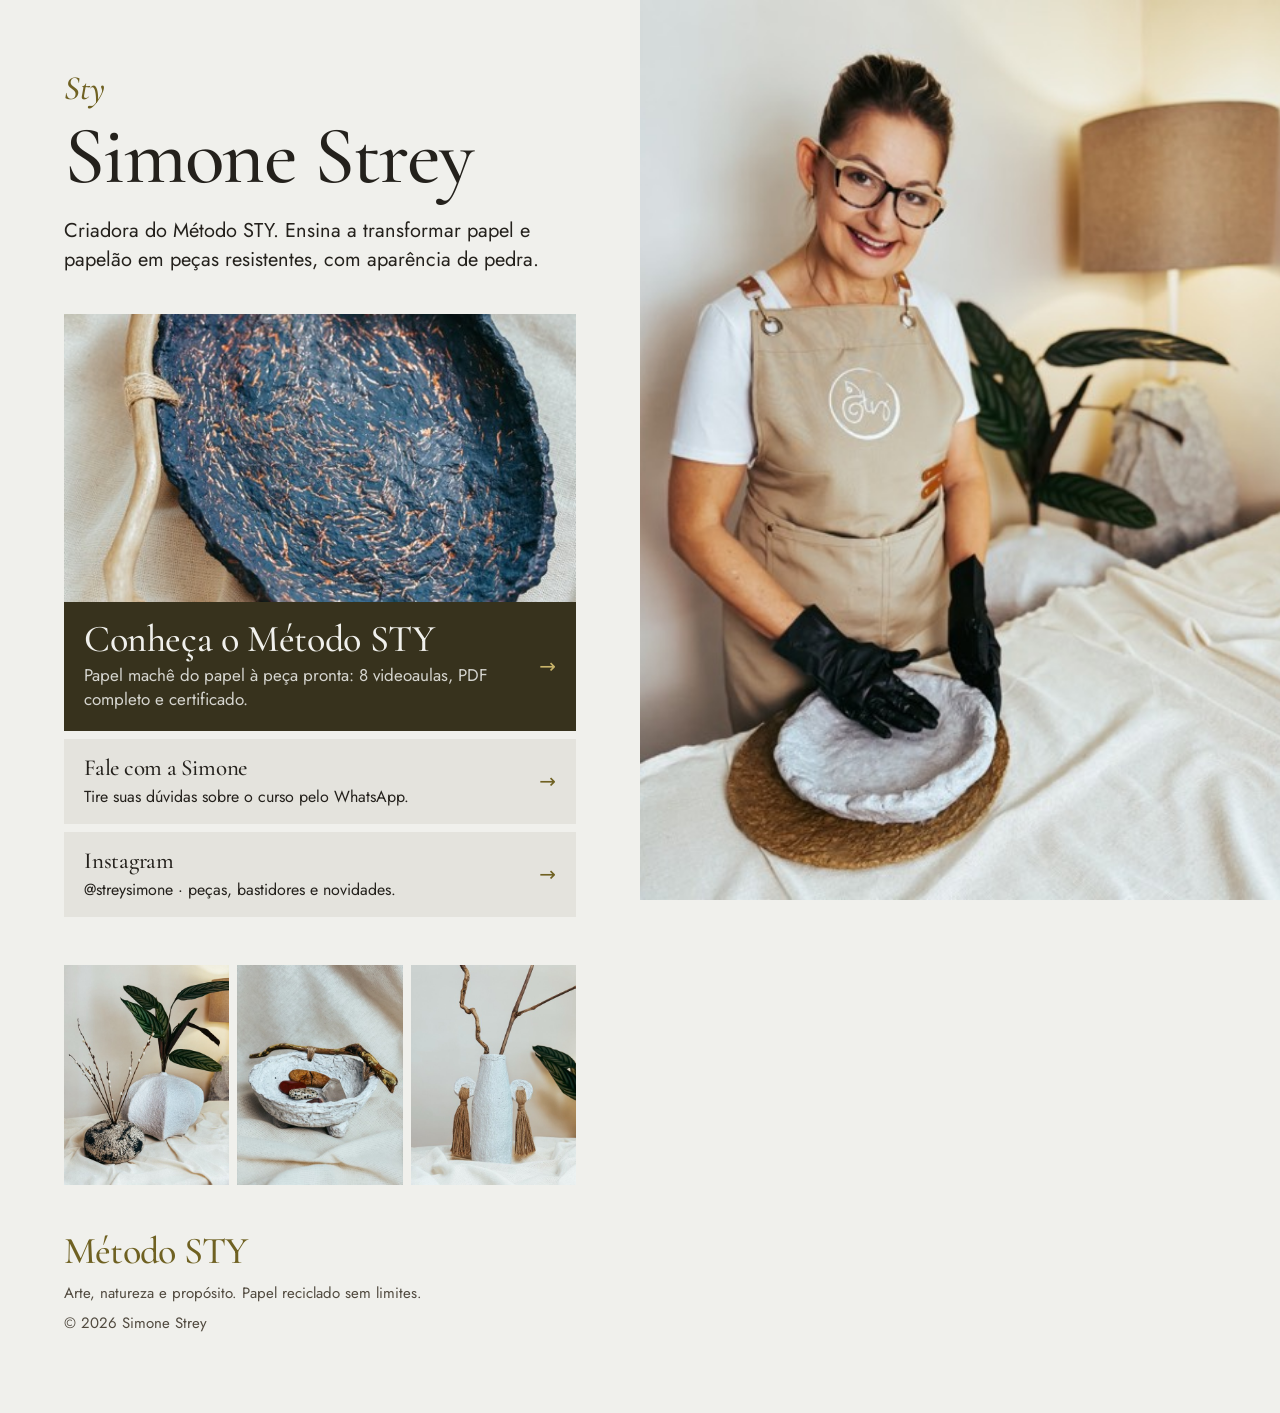
==== links/index.html @ 5b8b3d76 "Landing page Método STY (producao)" ====
<!doctype html>
<html lang="pt-BR">
<head>
  <meta charset="utf-8">
  <meta name="viewport" content="width=device-width, initial-scale=1, viewport-fit=cover">
  <title>Simone Strey · Links do Método STY</title>
  <meta name="description" content="Links oficiais de Simone Strey: o curso Método STY de papel machê e os cursos extras.">
  <meta name="theme-color" content="#f0f0ec">
  <link rel="icon" type="image/png" href="../assets/img/favicon.png">
  <link rel="apple-touch-icon" href="../assets/img/apple-touch-icon.png">
  <link rel="canonical" href="https://metodosty.com/links/">
  <meta property="og:type" content="website">
  <meta property="og:locale" content="pt_BR">
  <meta property="og:title" content="Simone Strey · Método STY">
  <meta property="og:description" content="Links oficiais: curso de papel machê Método STY e cursos extras.">
  <meta property="og:url" content="https://metodosty.com/links/">
  <meta property="og:image" content="https://metodosty.com/assets/img/og-metodo-sty.jpg">
  <meta property="og:image:width" content="1200">
  <meta property="og:image:height" content="630">
  <meta property="og:image:alt" content="Método STY, papel machê, com Simone Strey">
  <meta name="twitter:card" content="summary_large_image">
  <link rel="preconnect" href="https://fonts.googleapis.com">
  <link rel="preconnect" href="https://fonts.gstatic.com" crossorigin>
  <link href="https://fonts.googleapis.com/css2?family=Cormorant+Garamond:ital,wght@0,500;0,600;1,500&family=Jost:wght@400;500&display=swap" rel="stylesheet">
  <link rel="preload" href="links.json" as="fetch" type="application/json" crossorigin>
  <link rel="preload" as="image" href="../assets/img/foto-4181-640.jpg" imagesrcset="../assets/img/foto-4181-640.jpg 640w, ../assets/img/foto-4181.jpg 825w" imagesizes="(min-width: 820px) 50vw, 100vw">
  <link rel="stylesheet" href="../styles.css">
  <link rel="stylesheet" href="links.css">
</head>
<body class="lk">
  <a class="skip" href="#links">Pular para os links</a>
  <main class="lk-pagina">
    <figure class="lk-foto">
      <img src="../assets/img/foto-4181-640.jpg" srcset="../assets/img/foto-4181-640.jpg 640w, ../assets/img/foto-4181.jpg 825w" sizes="(min-width: 820px) 50vw, 100vw" width="825" height="1100" fetchpriority="high" alt="Simone Strey sorrindo, de avental e luvas, com uma peça de papel machê nas mãos">
    </figure>

    <div class="lk-conteudo">
      <header class="lk-perfil">
        <a href="https://metodosty.com/" class="marca" aria-label="Método STY, site do curso" translate="no">Sty</a>
        <h1>Simone Strey</h1>
        <p class="lk-bio">Criadora do <span translate="no">Método STY</span>. Ensina a transformar papel e papelão em peças resistentes, com aparência de pedra.</p>
      </header>

      <nav class="lk-nav" id="links" aria-label="Links de Simone Strey">
        <ul class="lk-lista js-links" aria-busy="true"></ul>
        <p class="lk-aviso js-erro" role="status" hidden>Não foi possível carregar os links agora. <a href="https://metodosty.com/">Conheça o curso Método STY</a>.</p>
        <noscript>
          <ul class="lk-lista">
            <li class="lk-item lk-item--destaque">
              <a class="lk-link lk-link--sem-img" href="https://metodosty.com/">
                <span class="lk-link__txt"><span class="lk-link__titulo">Curso Método STY</span><span class="lk-link__desc">Papel machê do papel à peça pronta.</span></span>
                <span class="lk-link__seta" aria-hidden="true">→</span>
              </a>
            </li>
          </ul>
        </noscript>
      </nav>

      <figure class="lk-pecas" aria-label="Peças de papel machê feitas com o Método STY">
        <div class="lk-pecas__grid">
          <img src="../assets/img/foto-4176-640.jpg" loading="lazy" decoding="async" width="640" height="853" alt="Vaso branco texturizado com galhos secos e uma pedra decorativa">
          <img src="../assets/img/foto-4168-640.jpg" loading="lazy" decoding="async" width="640" height="853" alt="Bowl branco com pés, galho e pedras">
          <img src="../assets/img/foto-4171-640.jpg" loading="lazy" decoding="async" width="640" height="853" alt="Vaso branco alongado com borlas de sisal e galhos">
        </div>
      </figure>

      <footer class="lk-rodape">
        <p class="lk-rodape__nome" translate="no">Método STY</p>
        <p>Arte, natureza e propósito. Papel reciclado sem limites.</p>
        <p>© <span class="js-ano">2026</span> Simone Strey</p>
      </footer>
    </div>
  </main>

  <script src="links.js" defer></script>
</body>
</html>
---- styles.css ----
/* Método STY — tokens tirados do certificado: papel claro de pedra, tinta escura, oliva-dourado. */
:root {
  --chao: #f0f0ec;        /* fundo: papel, baixa saturação */
  --chao-2: #e4e3dd;      /* um passo de tom para superfícies */
  --tinta: #24211c;
  --tinta-2: #514a3f;     /* notas secundárias (7:1 sobre o fundo) */
  --ouro: #6f6122;        /* ação; texto branco 6:1 */
  --ouro-esc: #574c19;
  --campo: #37321d;       /* campo de cor da inscrição */
  --campo-tx: #f0f0ec;

  --serif: "Cormorant Garamond", Georgia, serif;
  --sans: "Jost", system-ui, -apple-system, "Segoe UI", sans-serif;

  /* cinco tamanhos */
  --t-display: clamp(3rem, 7.6vw, 7.25rem);
  --t-titulo: clamp(2.25rem, 4.4vw, 3.75rem);
  --t-lead: 1.5rem;
  --t-corpo: 1.0625rem;
  --t-nota: 0.9375rem;

  --margem: clamp(16px, 3vw, 32px);
  --secao: clamp(88px, 11vw, 152px);
  --topo-h: 64px;
  --ease: cubic-bezier(.2, .7, .2, 1);
}

*, *::before, *::after { box-sizing: border-box; }
html { scroll-behavior: smooth; -webkit-text-size-adjust: 100%; scroll-padding-top: var(--topo-h); }
@media (prefers-reduced-motion: reduce) { html { scroll-behavior: auto; } }
body { margin: 0; background: var(--chao); color: var(--tinta); font: 400 var(--t-corpo)/1.6 var(--sans); }
img, video { display: block; max-width: 100%; height: auto; }
figure { margin: 0; }
h1, h2, h3 { margin: 0; font-weight: 500; text-wrap: balance; }
h1, h2 { font-family: var(--serif); letter-spacing: -0.02em; line-height: 1; }
h1 { font-size: var(--t-display); }
h2 { font-size: var(--t-titulo); margin-bottom: 1.5rem; }
h3 { font: 500 var(--t-corpo)/1.35 var(--sans); }
p { margin: 0 0 1em; text-wrap: pretty; }
a { color: var(--ouro-esc); text-underline-offset: 4px; text-decoration-thickness: 1px; }
a, button, input, summary { touch-action: manipulation; -webkit-tap-highlight-color: transparent; }
:focus-visible { outline: 2px solid var(--ouro); outline-offset: 3px; }
::selection { background: var(--ouro); color: #fff; }

.wrap { width: 100%; max-width: 1280px; margin-inline: auto; padding-left: max(var(--margem), env(safe-area-inset-left)); padding-right: max(var(--margem), env(safe-area-inset-right)); }
.skip { position: absolute; left: -999px; top: 8px; background: var(--tinta); color: #fff; padding: 8px 14px; z-index: 50; }
.skip:focus { left: 8px; }

.lead { font-size: var(--t-lead); line-height: 1.45; max-width: 30em; }
.declara { font-family: var(--serif); font-size: clamp(1.5rem, 2.4vw, 2.125rem); line-height: 1.2; max-width: 22em; }
.nota { font-size: var(--t-nota); color: var(--tinta-2); margin: .9rem 0 0; }

/* Botões: planos, cantos retos, uma cor */
.btn {
  display: inline-block; background: var(--ouro); color: #fff; text-decoration: none;
  font: 500 var(--t-corpo)/1 var(--sans); padding: 1.05em 1.6em; border: 0; border-radius: 0; cursor: pointer;
  transition: background-color .2s var(--ease), transform .2s var(--ease);
}
.btn:hover { background: var(--ouro-esc); transform: translateY(-2px); }
.btn:active { transform: translateY(0) scale(.98); }
.btn--sm { padding: .75em 1.1em; font-size: var(--t-nota); }
.btn--lg { padding: 1.2em 2em; }
.btn--claro { background: var(--campo-tx); color: var(--campo); }
.btn--claro:hover { background: #fff; }
.btn--off, .btn--off:hover { background: transparent; color: var(--campo-tx); box-shadow: inset 0 0 0 2px rgba(240,240,236,.45); transform: none; cursor: default; } /* taste-skill-ignore: estado desativado */
.link { color: var(--tinta); font-weight: 500; transition: color .2s var(--ease); }
.link:hover { color: var(--ouro); }

/* Topo: barra simples */
.topo { position: sticky; top: 0; z-index: 20; background: var(--chao); }
.topo__in { display: flex; align-items: center; gap: 2rem; height: var(--topo-h); }
.marca { font: italic 500 2.125rem/1 var(--serif); color: var(--ouro); text-decoration: none; margin-right: auto; transition: opacity .2s; }
.marca:hover { opacity: .75; }
.menu { display: flex; gap: 1.75rem; }
.menu a { color: var(--tinta); text-decoration: none; font-size: var(--t-nota); transition: color .2s var(--ease); }
.menu a:hover { color: var(--ouro); text-decoration: underline; }

/* 1. Hero: texto à esquerda, foto até a borda */
.hero { display: grid; grid-template-columns: 1.15fr .85fr; min-height: calc(100svh - var(--topo-h)); }
.hero__txt { align-self: center; padding: 48px clamp(24px, 4vw, 56px) 64px max(var(--margem), calc((100vw - 1280px) / 2 + var(--margem))); }
.hero h1 { margin-bottom: 1.75rem; max-width: 10em; }
.hero__acoes { display: flex; flex-wrap: wrap; align-items: center; gap: 1rem 2rem; margin-top: 2.25rem; }
.hero__inclui { font-size: var(--t-nota); color: var(--tinta-2); margin-top: 2rem; }
.hero__foto { overflow: hidden; background: var(--chao-2); }
.hero__foto img { width: 100%; height: 100%; object-fit: cover; object-position: 50% 30%; }

/* 2. Método: vídeo estreito + texto */
.metodo { padding-block: var(--secao); }
.metodo__grid { display: grid; grid-template-columns: 5fr 7fr; gap: clamp(32px, 7vw, 112px); align-items: center; }
.metodo__video video { width: 100%; aspect-ratio: 4/5; object-fit: cover; background: var(--chao-2); }
.metodo__video figcaption { font-size: var(--t-nota); color: var(--tinta-2); margin-top: .75rem; }
.metodo__txt .declara { margin-bottom: 1.5rem; }
.metodo__txt p:last-child { max-width: 34em; }

/* 3. Galeria: uma grande, quatro menores */
.galeria { padding-bottom: var(--secao); }
.galeria__grid { display: grid; grid-template-columns: 2fr 1fr 1fr; grid-template-rows: 1fr 1fr; gap: 12px; }
.g { overflow: hidden; background: var(--chao-2); }
.g img { width: 100%; height: 100%; object-fit: cover; aspect-ratio: 1; transition: transform .8s var(--ease); }
.g--grande { grid-row: span 2; }
.g--grande img { aspect-ratio: auto; }
.g:hover img { transform: scale(1.03); }

/* 4. Aulas: lista ordenada em duas colunas, com cena real de cada aula */
.aulas { background: var(--chao-2); padding-block: var(--secao); }
.aulas__intro { font-size: var(--t-lead); line-height: 1.45; max-width: 32em; margin-bottom: 3.5rem; }
.aulas__lista { list-style: none; margin: 0; padding: 0; display: grid; grid-template-columns: 1fr 1fr; grid-template-rows: repeat(4, auto); grid-auto-flow: column; gap: 28px clamp(32px, 5vw, 80px); }
.aulas__lista li { display: grid; grid-template-columns: clamp(88px, 9vw, 128px) 1fr; gap: 1.25rem; align-items: center; }
.aulas__lista img { width: 100%; aspect-ratio: 1; object-fit: cover; }
.aulas__lista h3 { font: 500 var(--t-lead)/1.2 var(--serif); margin-bottom: .3rem; }
.aulas__lista p { margin: 0; }

/* 5. Sobre: foto até a borda esquerda, texto à direita */
.sobre { display: grid; grid-template-columns: 1fr 1fr; align-items: center; }
.sobre__foto { overflow: hidden; }
.sobre__foto img { width: 100%; aspect-ratio: 4/5; object-fit: cover; object-position: 50% 12%; }
.sobre__txt { padding: var(--secao) max(var(--margem), calc((100vw - 1280px) / 2 + var(--margem))) var(--secao) clamp(32px, 6vw, 96px); }
.sobre__txt .declara { margin-bottom: 1.5rem; }
.sobre__txt p:last-child { max-width: 32em; }

/* 6. Inscrição: campo de cor, certificado com o nome do visitante */
.inscricao { background: var(--campo); color: var(--campo-tx); padding-block: var(--secao); }
.inscricao h2 { color: var(--campo-tx); }
.inscricao .nota { color: rgba(240,240,236,.82); }
.inscricao__grid { display: grid; grid-template-columns: 5fr 7fr; gap: clamp(40px, 7vw, 112px); align-items: center; }
.inclui { list-style: none; padding: 0; margin: 0 0 2.5rem; }
.inclui li { padding-left: 1.4rem; position: relative; margin-bottom: 1.1rem; max-width: 30em; }
.inclui li::before { content: ""; position: absolute; left: 0; top: .62em; width: 7px; height: 7px; background: #c9b46a; }
.inclui strong { font-weight: 500; }
.cert__label { display: block; font: 500 var(--t-lead)/1.3 var(--serif); margin-bottom: .75rem; }
.cert__input {
  width: 100%; font: 400 var(--t-corpo)/1.4 var(--sans); color: var(--tinta); background: var(--campo-tx);
  border: 0; border-radius: 0; padding: .9rem 1rem; margin-bottom: 1.25rem;
}
.cert__input::placeholder { color: #6d6658; }
.cert__input:focus-visible { outline: 2px solid #c9b46a; outline-offset: 2px; }
.cert__arte { position: relative; container-type: inline-size; }
.cert__arte img { width: 100%; }
/* posição medida sobre a arte original (2000 x 1414) */
.cert__nome {
  position: absolute; left: 23.9%; width: 51%; top: 65.8%; text-align: center;
  font: italic 500 4.2cqw/1 var(--serif); color: #5b4d17; white-space: nowrap; overflow: hidden; text-overflow: ellipsis;
}
.cert__nome.vazio { opacity: .45; }

/* 7. Dúvidas: título à esquerda, perguntas à direita */
.duvidas { padding-block: var(--secao); }
.duvidas__grid { display: grid; grid-template-columns: 5fr 7fr; gap: clamp(32px, 7vw, 112px); align-items: start; }
.duvidas__lista { display: grid; gap: 8px; }
details { background: var(--chao-2); padding: 1.25rem 1.5rem; transition: background-color .2s var(--ease); }
details:hover { background: #dcdbd4; }
summary { cursor: pointer; list-style: none; display: flex; justify-content: space-between; gap: 1rem; font: 500 var(--t-lead)/1.3 var(--serif); }
summary::-webkit-details-marker { display: none; }
summary::after { content: "+"; color: var(--ouro); font-family: var(--sans); transition: transform .25s var(--ease); }
details[open] summary::after { transform: rotate(45deg); }
details p { margin: .75rem 0 0; max-width: 36em; }

/* Rodapé: o nome volta grande */
.rodape { padding: var(--secao) 0 40px; }
.rodape__nome { font: 500 var(--t-display)/0.9 var(--serif); letter-spacing: -0.03em; color: var(--ouro); margin: 0 0 2rem; }
.rodape__linha { display: flex; flex-wrap: wrap; gap: .5rem 2.5rem; font-size: var(--t-nota); color: var(--tinta-2); }
.rodape__linha p { margin: 0; }

/* Movimento: entrada por seção; o conteúdo só fica oculto quando o JS está ativo */
.js .rv { opacity: 0; transform: translateY(24px); transition: opacity .7s var(--ease), transform .7s var(--ease); transition-delay: var(--d, 0ms); }
.js .rv.in { opacity: 1; transform: none; }
.js .hero__foto img { transform: scale(1.06); transition: transform 1.8s var(--ease); }
.js .hero__foto.in img { transform: scale(1); }
@media (prefers-reduced-motion: reduce) {
  .js .rv, .js .hero__foto img { opacity: 1; transform: none; transition: none; }
  .btn:hover, .g:hover img { transform: none; }
}

/* Tablet e celular: cada um com sua composição */
@media (max-width: 960px) {
  .menu { display: none; }
  .aulas__lista { grid-template-columns: 1fr; grid-template-rows: none; grid-auto-flow: row; }
}
@media (max-width: 820px) {
  .hero, .sobre { grid-template-columns: 1fr; min-height: 0; }
  .hero__foto { order: -1; }
  .hero__foto img { aspect-ratio: 4/5; max-height: 72svh; }
  .hero__txt { padding: 40px var(--margem) 8px; }
  .metodo__grid, .inscricao__grid, .duvidas__grid { grid-template-columns: 1fr; }
  .metodo__video { max-width: 420px; order: 2; }
  .galeria__grid { grid-template-columns: 1fr 1fr; grid-template-rows: auto; }
  .g--grande { grid-column: span 2; grid-row: auto; }
  .g--grande img { aspect-ratio: 4/5; }
  .sobre__foto img { aspect-ratio: 4/5; max-height: 75svh; }
  .sobre__txt { padding: 56px var(--margem) var(--secao); }
}
@media (max-width: 420px) {
  .btn--sm { padding: .7em .9em; }
  .hero__acoes .btn { width: 100%; text-align: center; }
}
---- links/links.css ----
/* Método STY · página /links/
 * Herda tokens, fontes, foco e .marca de ../styles.css (landing page). Aqui fica só o que é desta página.
 * Escala: título (h1) · segundo nível (destaque e nome no rodapé) · título do cartão · corpo · nota. */
.lk {
  --lk-t2: clamp(2rem, 8.5vw, 2.375rem);
  --lk-t3: 1.4375rem;
  --lk-thumb: 80px;
}

/* Celular primeiro: foto até a borda, perfil, links, peças, nome no rodapé. */
.lk-foto { overflow: hidden; background: var(--chao-2); }
.lk-foto img { width: 100%; height: min(40svh, 100vw); object-fit: cover; object-position: 50% 24%; }

.lk-conteudo {
  width: 100%; max-width: 560px; margin-inline: auto;
  padding: 24px max(var(--margem), env(safe-area-inset-right)) max(40px, env(safe-area-inset-bottom)) max(var(--margem), env(safe-area-inset-left));
}

.lk-perfil .marca { display: inline-block; margin-bottom: .75rem; }
.lk h1 { font-size: clamp(3.25rem, 15vw, 4.75rem); line-height: .95; margin-bottom: .875rem; }
.lk-bio { font-size: 1.25rem; line-height: 1.45; max-width: 26em; margin: 0; }

/* Links: cada cartão é uma área de toque inteira; separação por tom, sem linhas nem sombras. */
.lk-nav { margin-top: 1.75rem; }
.lk-lista { list-style: none; margin: 0; padding: 0; display: grid; gap: 8px; }
.lk-link {
  display: grid; grid-template-columns: var(--lk-thumb) 1fr auto; align-items: center; gap: 1rem;
  min-height: calc(var(--lk-thumb) + 20px); padding: 10px 1.25rem 10px 10px;
  background: var(--chao-2); color: var(--tinta); text-decoration: none;
  transition: background-color .2s var(--ease), transform .2s var(--ease);
}
.lk-link--sem-img { grid-template-columns: 1fr auto; min-height: 76px; padding: 1rem 1.25rem; }
.lk-link:hover { background: #dcdbd4; }
.lk-link:active { transform: scale(.985); }
.lk-link__img { width: var(--lk-thumb); height: var(--lk-thumb); object-fit: cover; background: var(--chao); }
.lk-link__txt { min-width: 0; overflow-wrap: anywhere; }
.lk-link__titulo { display: block; font: 500 var(--lk-t3)/1.15 var(--serif); letter-spacing: -.01em; text-wrap: balance; }
.lk-link__desc { display: block; margin-top: .25rem; font-size: 1rem; line-height: 1.4; }
.lk-link__seta { color: var(--ouro); font-size: 1.25rem; line-height: 1; transition: transform .2s var(--ease); }
.lk-link:hover .lk-link__seta { transform: translateX(4px); }

/* Destaque: o curso principal ganha o campo de cor da inscrição e a foto larga, de borda a borda. */
.lk-item--destaque .lk-link {
  grid-template-columns: 1fr auto; gap: 0; padding: 0;
  background: var(--campo); color: var(--campo-tx);
}
.lk-item--destaque .lk-link:hover { background: #2e2a18; }
.lk-item--destaque .lk-link__img { grid-column: 1 / -1; width: 100%; height: auto; aspect-ratio: 2 / 1; object-position: 50% 58%; background: var(--campo); }
.lk-item--destaque .lk-link__txt { padding: 1.125rem 1rem 1.25rem 1.25rem; }
.lk-item--destaque .lk-link__seta { padding-right: 1.25rem; color: #c9b46a; }
.lk-item--destaque .lk-link--sem-img { padding: 1.25rem; }
.lk-item--destaque .lk-link--sem-img .lk-link__txt, .lk-item--destaque .lk-link--sem-img .lk-link__seta { padding: 0; }
.lk-item--destaque .lk-link__titulo { font-size: var(--lk-t2); line-height: 1.05; }
.lk-item--destaque .lk-link__desc { color: rgba(240, 240, 236, .86); font-size: var(--t-corpo); }
.lk-item--destaque .lk-link:focus-visible { outline-color: var(--campo); }

.lk-aviso { margin: 0; padding: 1rem 1.25rem; background: var(--chao-2); }

/* Peças: a prova do método, as mesmas fotos da galeria da landing page. */
.lk-pecas { margin-top: 3rem; }
.lk-pecas__grid { display: grid; grid-template-columns: repeat(3, 1fr); gap: 8px; }
.lk-pecas__grid img { width: 100%; aspect-ratio: 3 / 4; object-fit: cover; background: var(--chao-2); }
.lk-pecas figcaption { margin-top: .75rem; font-size: var(--t-nota); color: var(--tinta-2); }

.lk-rodape { margin-top: 3rem; font-size: var(--t-nota); color: var(--tinta-2); }
.lk-rodape p { margin: 0 0 .35rem; }
.lk-rodape .lk-rodape__nome { font: 500 var(--lk-t2)/.95 var(--serif); letter-spacing: -.02em; color: var(--ouro); margin-bottom: .75rem; }

.lk-sr { position: absolute; width: 1px; height: 1px; margin: -1px; padding: 0; overflow: hidden; clip: rect(0 0 0 0); white-space: nowrap; border: 0; }

/* Entrada em CSS puro (estado inicial só durante o atraso): nada fica oculto se o script falhar. */
@keyframes lk-sobe { from { opacity: 0; transform: translateY(20px); } }
@keyframes lk-foto { from { transform: scale(1.06); } }
.lk-foto img { animation: lk-foto 1.8s var(--ease) backwards; }
.lk-perfil > *, .lk-item, .lk-aviso, .lk-pecas, .lk-rodape { animation: lk-sobe .7s var(--ease) backwards; animation-delay: var(--d, 0ms); }
.lk-perfil > :nth-child(2) { --d: 70ms; }
.lk-perfil > :nth-child(3) { --d: 140ms; }
.lk-pecas { --d: 490ms; }
.lk-rodape { --d: 560ms; }
@media (prefers-reduced-motion: reduce) {
  .lk-foto img, .lk-perfil > *, .lk-item, .lk-aviso, .lk-pecas, .lk-rodape { animation: none; }
  .lk-link, .lk-link__seta { transition: none; }
  .lk-link:active, .lk-link:hover .lk-link__seta { transform: none; }
}

/* Telas largas: mesma composição do topo da landing page, texto à esquerda e foto até a borda direita. */
@media (min-width: 820px) {
  .lk { --lk-thumb: 88px; }
  .lk-pagina { display: grid; grid-template-columns: 1fr 1fr; min-height: 100svh; }
  .lk-foto { order: 2; position: sticky; top: 0; align-self: start; height: 100svh; }
  .lk-foto img { height: 100%; object-position: 50% 30%; }
  .lk-conteudo { align-self: center; max-width: 680px; padding: 72px clamp(32px, 5vw, 72px); }
  .lk h1 { font-size: clamp(3.5rem, 6.4vw, 6rem); margin-bottom: 1.25rem; }
  .lk-nav { margin-top: 2.5rem; }
  .lk-item--destaque .lk-link__img { aspect-ratio: 16 / 9; }
}
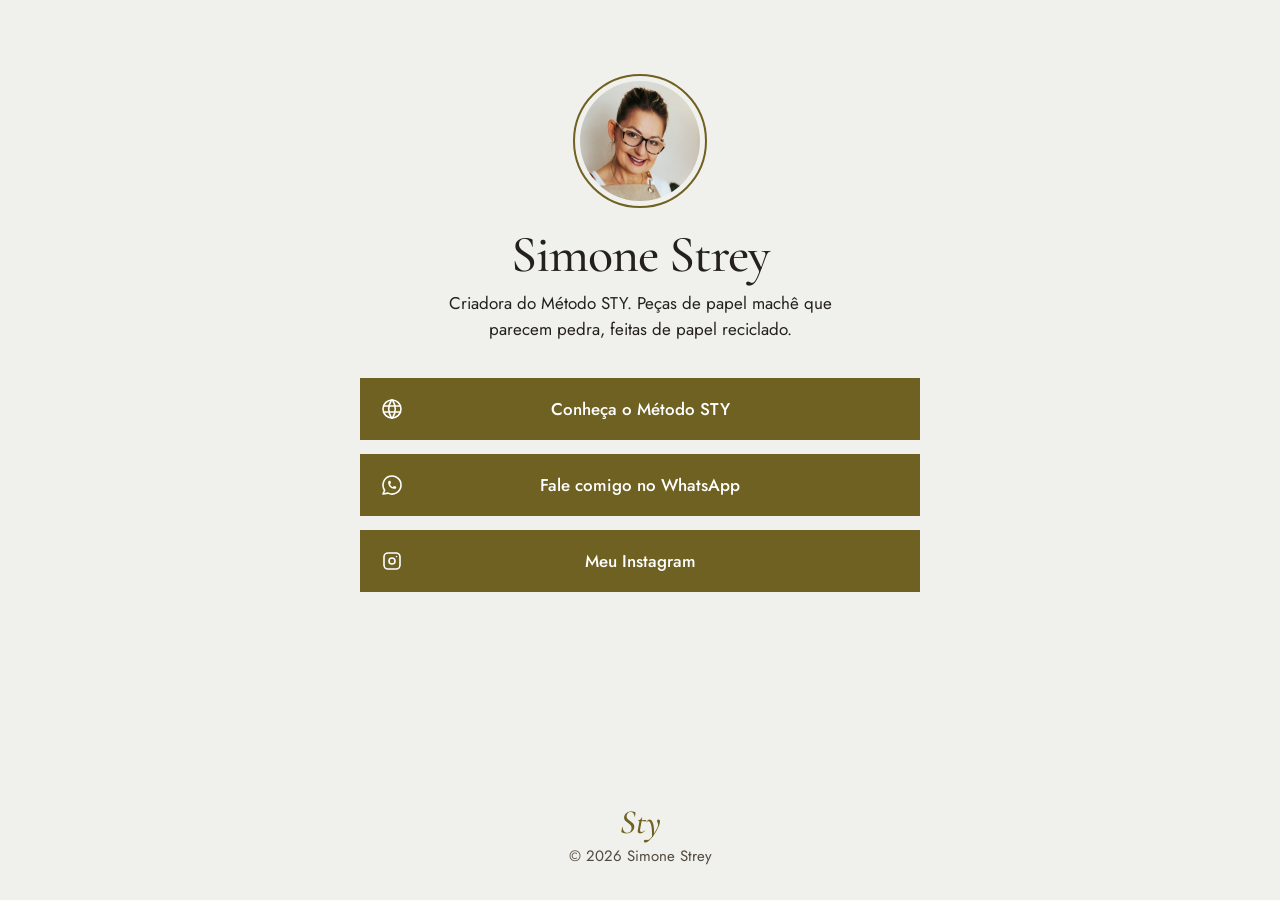
==== commit cec93f63: "Landing page Método STY (producao)" ====
--- a/links/index.html
+++ b/links/index.html
@@ -4,15 +4,15 @@
   <meta charset="utf-8">
   <meta name="viewport" content="width=device-width, initial-scale=1, viewport-fit=cover">
   <title>Simone Strey · Links do Método STY</title>
-  <meta name="description" content="Links oficiais de Simone Strey: o curso Método STY de papel machê e os cursos extras.">
+  <meta name="description" content="Links oficiais de Simone Strey, criadora do Método STY de papel machê: curso, WhatsApp e Instagram.">
   <meta name="theme-color" content="#f0f0ec">
   <link rel="icon" type="image/png" href="../assets/img/favicon.png">
   <link rel="apple-touch-icon" href="../assets/img/apple-touch-icon.png">
   <link rel="canonical" href="https://metodosty.com/links/">
-  <meta property="og:type" content="website">
+  <meta property="og:type" content="profile">
   <meta property="og:locale" content="pt_BR">
   <meta property="og:title" content="Simone Strey · Método STY">
-  <meta property="og:description" content="Links oficiais: curso de papel machê Método STY e cursos extras.">
+  <meta property="og:description" content="Links oficiais: curso Método STY, WhatsApp e Instagram.">
   <meta property="og:url" content="https://metodosty.com/links/">
   <meta property="og:image" content="https://metodosty.com/assets/img/og-metodo-sty.jpg">
   <meta property="og:image:width" content="1200">
@@ -23,53 +23,33 @@
   <link rel="preconnect" href="https://fonts.gstatic.com" crossorigin>
   <link href="https://fonts.googleapis.com/css2?family=Cormorant+Garamond:ital,wght@0,500;0,600;1,500&family=Jost:wght@400;500&display=swap" rel="stylesheet">
   <link rel="preload" href="links.json" as="fetch" type="application/json" crossorigin>
-  <link rel="preload" as="image" href="../assets/img/foto-4181-640.jpg" imagesrcset="../assets/img/foto-4181-640.jpg 640w, ../assets/img/foto-4181.jpg 825w" imagesizes="(min-width: 820px) 50vw, 100vw">
   <link rel="stylesheet" href="../styles.css">
   <link rel="stylesheet" href="links.css">
 </head>
 <body class="lk">
   <a class="skip" href="#links">Pular para os links</a>
+
   <main class="lk-pagina">
-    <figure class="lk-foto">
-      <img src="../assets/img/foto-4181-640.jpg" srcset="../assets/img/foto-4181-640.jpg 640w, ../assets/img/foto-4181.jpg 825w" sizes="(min-width: 820px) 50vw, 100vw" width="825" height="1100" fetchpriority="high" alt="Simone Strey sorrindo, de avental e luvas, com uma peça de papel machê nas mãos">
-    </figure>
+    <header class="lk-perfil">
+      <img class="lk-avatar" src="img/simone-perfil.jpg" width="360" height="360" fetchpriority="high" alt="Simone Strey sorrindo, de óculos e avental">
+      <h1>Simone Strey</h1>
+      <p class="lk-bio">Criadora do <span translate="no">Método STY</span>. Peças de papel machê que parecem pedra, feitas de papel reciclado.</p>
+    </header>
 
-    <div class="lk-conteudo">
-      <header class="lk-perfil">
-        <a href="https://metodosty.com/" class="marca" aria-label="Método STY, site do curso" translate="no">Sty</a>
-        <h1>Simone Strey</h1>
-        <p class="lk-bio">Criadora do <span translate="no">Método STY</span>. Ensina a transformar papel e papelão em peças resistentes, com aparência de pedra.</p>
-      </header>
+    <nav class="lk-nav" id="links" aria-label="Links de Simone Strey">
+      <ul class="lk-lista js-links" aria-busy="true"></ul>
+      <p class="lk-aviso js-erro" role="status" hidden>Não foi possível carregar os links agora. <a href="https://metodosty.com/">Conheça o Método STY</a>.</p>
+      <noscript>
+        <ul class="lk-lista">
+          <li><a class="btn lk-btn" href="https://metodosty.com/">Conheça o Método STY</a></li>
+        </ul>
+      </noscript>
+    </nav>
 
-      <nav class="lk-nav" id="links" aria-label="Links de Simone Strey">
-        <ul class="lk-lista js-links" aria-busy="true"></ul>
-        <p class="lk-aviso js-erro" role="status" hidden>Não foi possível carregar os links agora. <a href="https://metodosty.com/">Conheça o curso Método STY</a>.</p>
-        <noscript>
-          <ul class="lk-lista">
-            <li class="lk-item lk-item--destaque">
-              <a class="lk-link lk-link--sem-img" href="https://metodosty.com/">
-                <span class="lk-link__txt"><span class="lk-link__titulo">Curso Método STY</span><span class="lk-link__desc">Papel machê do papel à peça pronta.</span></span>
-                <span class="lk-link__seta" aria-hidden="true">→</span>
-              </a>
-            </li>
-          </ul>
-        </noscript>
-      </nav>
-
-      <figure class="lk-pecas" aria-label="Peças de papel machê feitas com o Método STY">
-        <div class="lk-pecas__grid">
-          <img src="../assets/img/foto-4176-640.jpg" loading="lazy" decoding="async" width="640" height="853" alt="Vaso branco texturizado com galhos secos e uma pedra decorativa">
-          <img src="../assets/img/foto-4168-640.jpg" loading="lazy" decoding="async" width="640" height="853" alt="Bowl branco com pés, galho e pedras">
-          <img src="../assets/img/foto-4171-640.jpg" loading="lazy" decoding="async" width="640" height="853" alt="Vaso branco alongado com borlas de sisal e galhos">
-        </div>
-      </figure>
-
-      <footer class="lk-rodape">
-        <p class="lk-rodape__nome" translate="no">Método STY</p>
-        <p>Arte, natureza e propósito. Papel reciclado sem limites.</p>
-        <p>© <span class="js-ano">2026</span> Simone Strey</p>
-      </footer>
-    </div>
+    <footer class="lk-rodape">
+      <a href="https://metodosty.com/" class="marca" aria-label="Método STY, site do curso" translate="no">Sty</a>
+      <p>© <span class="js-ano">2026</span> Simone Strey</p>
+    </footer>
   </main>
 
   <script src="links.js" defer></script>
--- a/links/links.css
+++ b/links/links.css
@@ -1,96 +1,50 @@
-/* Método STY · página /links/
- * Herda tokens, fontes, foco e .marca de ../styles.css (landing page). Aqui fica só o que é desta página.
- * Escala: título (h1) · segundo nível (destaque e nome no rodapé) · título do cartão · corpo · nota. */
-.lk {
-  --lk-t2: clamp(2rem, 8.5vw, 2.375rem);
-  --lk-t3: 1.4375rem;
-  --lk-thumb: 80px;
+/* Método STY · página /links/ (formato Linktree)
+ * Herda tokens, fontes, foco, .btn, .skip e .marca de ../styles.css (landing page). Aqui fica só o que é desta página. */
+
+/* Uma coluna centralizada, largura limitada, igual no celular e no desktop. */
+.lk-pagina {
+  display: flex; flex-direction: column; align-items: center;
+  width: min(100% - 2 * var(--margem), 560px); min-height: 100svh; margin-inline: auto;
+  padding: clamp(48px, 9vh, 104px) 0 max(32px, env(safe-area-inset-bottom));
+  text-align: center;
 }
 
-/* Celular primeiro: foto até a borda, perfil, links, peças, nome no rodapé. */
-.lk-foto { overflow: hidden; background: var(--chao-2); }
-.lk-foto img { width: 100%; height: min(40svh, 100vw); object-fit: cover; object-position: 50% 24%; }
+/* Perfil */
+.lk-avatar {
+  width: 120px; height: 120px; margin-inline: auto; border-radius: 50%; object-fit: cover;
+  background: var(--chao-2); outline: 2px solid var(--ouro); outline-offset: 5px;
+}
+.lk h1 { margin: 1.75rem 0 .625rem; font-size: clamp(2.5rem, 10vw, 3.25rem); line-height: 1; }
+.lk-bio { max-width: 24em; margin: 0 auto; font-size: var(--t-corpo); line-height: 1.5; }
 
-.lk-conteudo {
-  width: 100%; max-width: 560px; margin-inline: auto;
-  padding: 24px max(var(--margem), env(safe-area-inset-right)) max(40px, env(safe-area-inset-bottom)) max(var(--margem), env(safe-area-inset-left));
+/* Botões: o .btn da landing page em largura total, com ícone à esquerda e texto centralizado. */
+.lk-nav { width: 100%; margin-top: 2.25rem; }
+.lk-lista { list-style: none; margin: 0; padding: 0; display: grid; gap: 14px; }
+.lk-btn {
+  position: relative; display: flex; align-items: center; justify-content: center;
+  width: 100%; min-height: 62px; padding: 1rem 3.75rem; line-height: 1.3; text-align: center;
 }
-
-.lk-perfil .marca { display: inline-block; margin-bottom: .75rem; }
-.lk h1 { font-size: clamp(3.25rem, 15vw, 4.75rem); line-height: .95; margin-bottom: .875rem; }
-.lk-bio { font-size: 1.25rem; line-height: 1.45; max-width: 26em; margin: 0; }
-
-/* Links: cada cartão é uma área de toque inteira; separação por tom, sem linhas nem sombras. */
-.lk-nav { margin-top: 1.75rem; }
-.lk-lista { list-style: none; margin: 0; padding: 0; display: grid; gap: 8px; }
-.lk-link {
-  display: grid; grid-template-columns: var(--lk-thumb) 1fr auto; align-items: center; gap: 1rem;
-  min-height: calc(var(--lk-thumb) + 20px); padding: 10px 1.25rem 10px 10px;
-  background: var(--chao-2); color: var(--tinta); text-decoration: none;
-  transition: background-color .2s var(--ease), transform .2s var(--ease);
+.lk-btn__icone {
+  position: absolute; left: 1.25rem; top: 50%; width: 24px; height: 24px; margin-top: -12px;
+  fill: none; stroke: currentColor; stroke-width: 1.6; stroke-linecap: round; stroke-linejoin: round;
 }
-.lk-link--sem-img { grid-template-columns: 1fr auto; min-height: 76px; padding: 1rem 1.25rem; }
-.lk-link:hover { background: #dcdbd4; }
-.lk-link:active { transform: scale(.985); }
-.lk-link__img { width: var(--lk-thumb); height: var(--lk-thumb); object-fit: cover; background: var(--chao); }
-.lk-link__txt { min-width: 0; overflow-wrap: anywhere; }
-.lk-link__titulo { display: block; font: 500 var(--lk-t3)/1.15 var(--serif); letter-spacing: -.01em; text-wrap: balance; }
-.lk-link__desc { display: block; margin-top: .25rem; font-size: 1rem; line-height: 1.4; }
-.lk-link__seta { color: var(--ouro); font-size: 1.25rem; line-height: 1; transition: transform .2s var(--ease); }
-.lk-link:hover .lk-link__seta { transform: translateX(4px); }
-
-/* Destaque: o curso principal ganha o campo de cor da inscrição e a foto larga, de borda a borda. */
-.lk-item--destaque .lk-link {
-  grid-template-columns: 1fr auto; gap: 0; padding: 0;
-  background: var(--campo); color: var(--campo-tx);
-}
-.lk-item--destaque .lk-link:hover { background: #2e2a18; }
-.lk-item--destaque .lk-link__img { grid-column: 1 / -1; width: 100%; height: auto; aspect-ratio: 2 / 1; object-position: 50% 58%; background: var(--campo); }
-.lk-item--destaque .lk-link__txt { padding: 1.125rem 1rem 1.25rem 1.25rem; }
-.lk-item--destaque .lk-link__seta { padding-right: 1.25rem; color: #c9b46a; }
-.lk-item--destaque .lk-link--sem-img { padding: 1.25rem; }
-.lk-item--destaque .lk-link--sem-img .lk-link__txt, .lk-item--destaque .lk-link--sem-img .lk-link__seta { padding: 0; }
-.lk-item--destaque .lk-link__titulo { font-size: var(--lk-t2); line-height: 1.05; }
-.lk-item--destaque .lk-link__desc { color: rgba(240, 240, 236, .86); font-size: var(--t-corpo); }
-.lk-item--destaque .lk-link:focus-visible { outline-color: var(--campo); }
+.lk-btn__desc { display: block; margin-top: .2rem; font-size: var(--t-nota); font-weight: 400; opacity: .86; }
+.lk-btn:focus-visible { outline-offset: 4px; }
 
 .lk-aviso { margin: 0; padding: 1rem 1.25rem; background: var(--chao-2); }
 
-/* Peças: a prova do método, as mesmas fotos da galeria da landing page. */
-.lk-pecas { margin-top: 3rem; }
-.lk-pecas__grid { display: grid; grid-template-columns: repeat(3, 1fr); gap: 8px; }
-.lk-pecas__grid img { width: 100%; aspect-ratio: 3 / 4; object-fit: cover; background: var(--chao-2); }
-.lk-pecas figcaption { margin-top: .75rem; font-size: var(--t-nota); color: var(--tinta-2); }
-
-.lk-rodape { margin-top: 3rem; font-size: var(--t-nota); color: var(--tinta-2); }
-.lk-rodape p { margin: 0 0 .35rem; }
-.lk-rodape .lk-rodape__nome { font: 500 var(--lk-t2)/.95 var(--serif); letter-spacing: -.02em; color: var(--ouro); margin-bottom: .75rem; }
+/* Assinatura: o logo do site fecha a página. */
+.lk-rodape { margin-top: auto; padding-top: 4rem; font-size: var(--t-nota); color: var(--tinta-2); }
+.lk-rodape .marca { display: inline-block; margin: 0 0 .25rem; }
+.lk-rodape p { margin: 0; }
 
 .lk-sr { position: absolute; width: 1px; height: 1px; margin: -1px; padding: 0; overflow: hidden; clip: rect(0 0 0 0); white-space: nowrap; border: 0; }
 
 /* Entrada em CSS puro (estado inicial só durante o atraso): nada fica oculto se o script falhar. */
-@keyframes lk-sobe { from { opacity: 0; transform: translateY(20px); } }
-@keyframes lk-foto { from { transform: scale(1.06); } }
-.lk-foto img { animation: lk-foto 1.8s var(--ease) backwards; }
-.lk-perfil > *, .lk-item, .lk-aviso, .lk-pecas, .lk-rodape { animation: lk-sobe .7s var(--ease) backwards; animation-delay: var(--d, 0ms); }
+@keyframes lk-sobe { from { opacity: 0; transform: translateY(16px); } }
+.lk-perfil > *, .lk-lista > li, .lk-aviso { animation: lk-sobe .6s var(--ease) backwards; animation-delay: var(--d, 0ms); }
 .lk-perfil > :nth-child(2) { --d: 70ms; }
 .lk-perfil > :nth-child(3) { --d: 140ms; }
-.lk-pecas { --d: 490ms; }
-.lk-rodape { --d: 560ms; }
 @media (prefers-reduced-motion: reduce) {
-  .lk-foto img, .lk-perfil > *, .lk-item, .lk-aviso, .lk-pecas, .lk-rodape { animation: none; }
-  .lk-link, .lk-link__seta { transition: none; }
-  .lk-link:active, .lk-link:hover .lk-link__seta { transform: none; }
+  .lk-perfil > *, .lk-lista > li, .lk-aviso { animation: none; }
 }
-
-/* Telas largas: mesma composição do topo da landing page, texto à esquerda e foto até a borda direita. */
-@media (min-width: 820px) {
-  .lk { --lk-thumb: 88px; }
-  .lk-pagina { display: grid; grid-template-columns: 1fr 1fr; min-height: 100svh; }
-  .lk-foto { order: 2; position: sticky; top: 0; align-self: start; height: 100svh; }
-  .lk-foto img { height: 100%; object-position: 50% 30%; }
-  .lk-conteudo { align-self: center; max-width: 680px; padding: 72px clamp(32px, 5vw, 72px); }
-  .lk h1 { font-size: clamp(3.5rem, 6.4vw, 6rem); margin-bottom: 1.25rem; }
-  .lk-nav { margin-top: 2.5rem; }
-  .lk-item--destaque .lk-link__img { aspect-ratio: 16 / 9; }
-}
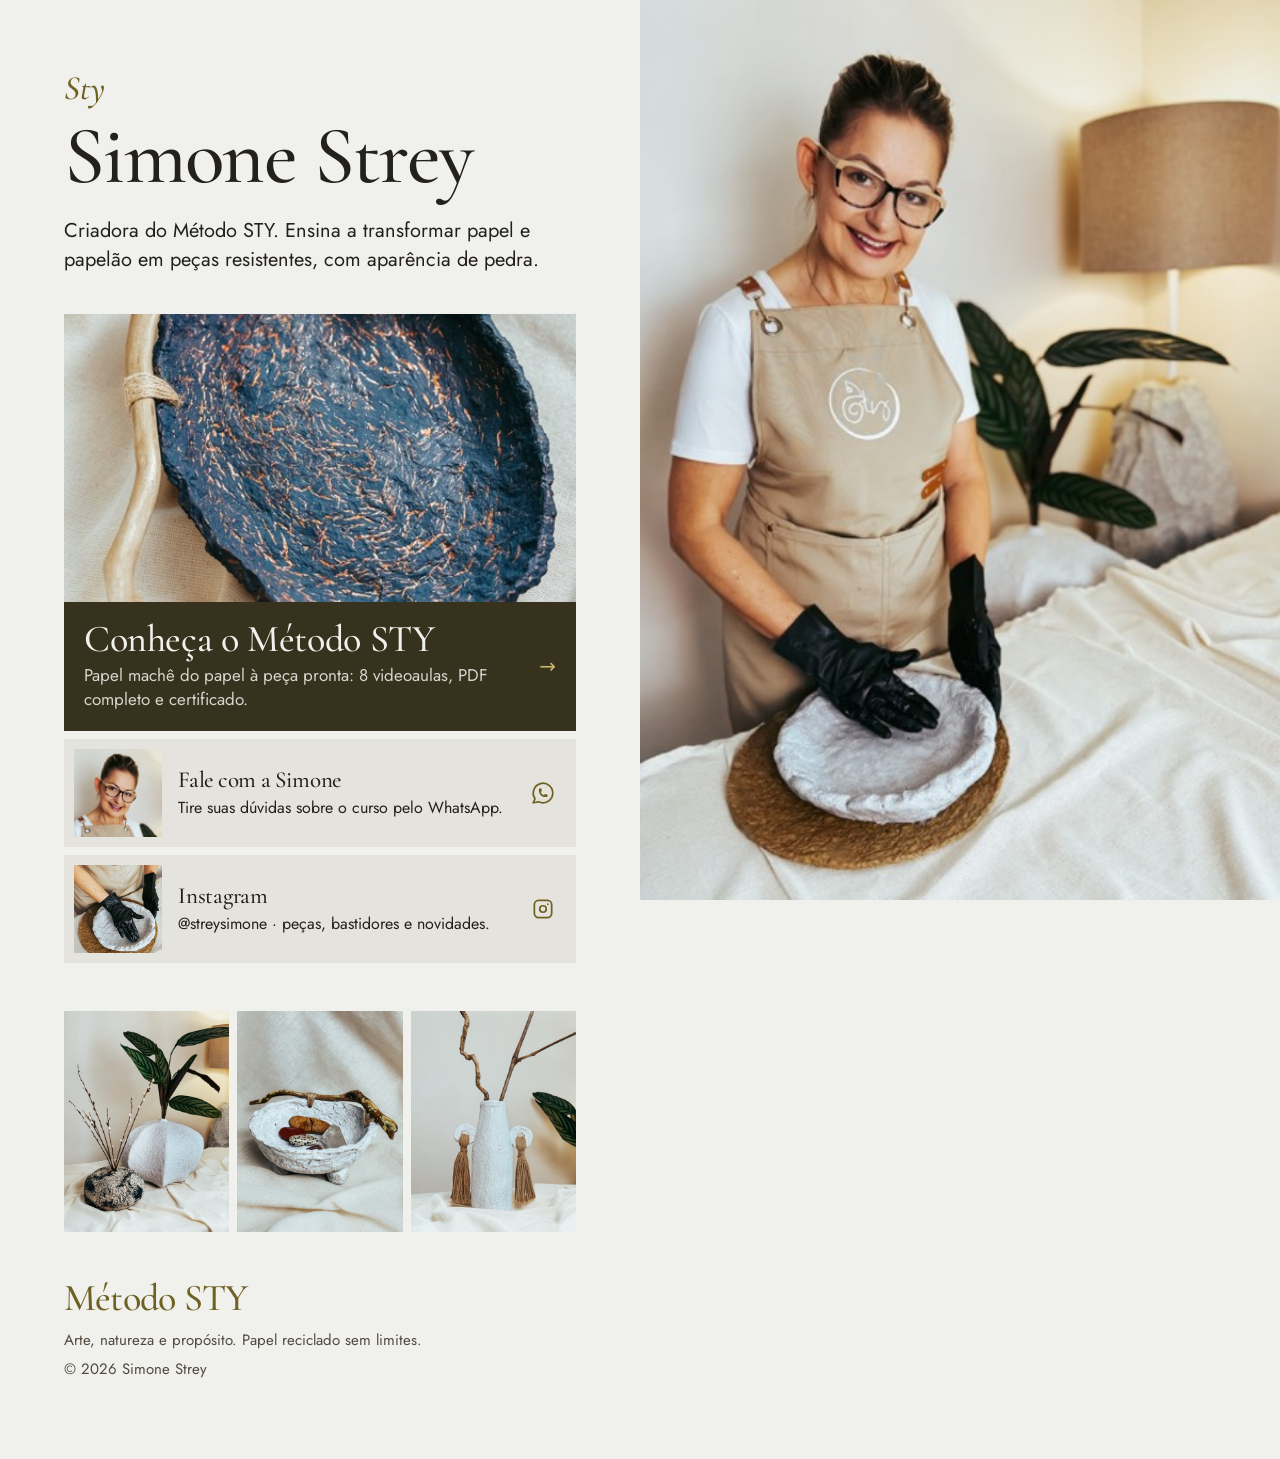
==== commit 57eab457: "Landing page Método STY (producao)" ====
--- a/links/index.html
+++ b/links/index.html
@@ -9,7 +9,7 @@
   <link rel="icon" type="image/png" href="../assets/img/favicon.png">
   <link rel="apple-touch-icon" href="../assets/img/apple-touch-icon.png">
   <link rel="canonical" href="https://metodosty.com/links/">
-  <meta property="og:type" content="profile">
+  <meta property="og:type" content="website">
   <meta property="og:locale" content="pt_BR">
   <meta property="og:title" content="Simone Strey · Método STY">
   <meta property="og:description" content="Links oficiais: curso Método STY, WhatsApp e Instagram.">
@@ -22,36 +22,55 @@
   <link rel="preconnect" href="https://fonts.googleapis.com">
   <link rel="preconnect" href="https://fonts.gstatic.com" crossorigin>
   <link href="https://fonts.googleapis.com/css2?family=Cormorant+Garamond:ital,wght@0,500;0,600;1,500&family=Jost:wght@400;500&display=swap" rel="stylesheet">
-  <link rel="preload" href="links.json" as="fetch" type="application/json" crossorigin>
+  <link rel="preload" as="image" href="../assets/img/foto-4181-640.jpg" imagesrcset="../assets/img/foto-4181-640.jpg 640w, ../assets/img/foto-4181.jpg 825w" imagesizes="(min-width: 820px) 50vw, 100vw">
   <link rel="stylesheet" href="../styles.css">
-  <link rel="stylesheet" href="links.css">
+  <link rel="stylesheet" href="links.css?v=4">
 </head>
 <body class="lk">
   <a class="skip" href="#links">Pular para os links</a>
+  <main class="lk-pagina">
+    <figure class="lk-foto">
+      <img src="../assets/img/foto-4181-640.jpg" srcset="../assets/img/foto-4181-640.jpg 640w, ../assets/img/foto-4181.jpg 825w" sizes="(min-width: 820px) 50vw, 100vw" width="825" height="1100" fetchpriority="high" alt="Simone Strey sorrindo, de avental e luvas, com uma peça de papel machê nas mãos">
+    </figure>
 
-  <main class="lk-pagina">
-    <header class="lk-perfil">
-      <img class="lk-avatar" src="img/simone-perfil.jpg" width="360" height="360" fetchpriority="high" alt="Simone Strey sorrindo, de óculos e avental">
-      <h1>Simone Strey</h1>
-      <p class="lk-bio">Criadora do <span translate="no">Método STY</span>. Peças de papel machê que parecem pedra, feitas de papel reciclado.</p>
-    </header>
+    <div class="lk-conteudo">
+      <header class="lk-perfil">
+        <a href="https://metodosty.com/" class="marca" aria-label="Método STY, site do curso" translate="no">Sty</a>
+        <h1>Simone Strey</h1>
+        <p class="lk-bio">Criadora do <span translate="no">Método STY</span>. Ensina a transformar papel e papelão em peças resistentes, com aparência de pedra.</p>
+      </header>
 
-    <nav class="lk-nav" id="links" aria-label="Links de Simone Strey">
-      <ul class="lk-lista js-links" aria-busy="true"></ul>
-      <p class="lk-aviso js-erro" role="status" hidden>Não foi possível carregar os links agora. <a href="https://metodosty.com/">Conheça o Método STY</a>.</p>
-      <noscript>
-        <ul class="lk-lista">
-          <li><a class="btn lk-btn" href="https://metodosty.com/">Conheça o Método STY</a></li>
-        </ul>
-      </noscript>
-    </nav>
+      <nav class="lk-nav" id="links" aria-label="Links de Simone Strey">
+        <ul class="lk-lista js-links" aria-busy="true"></ul>
+        <p class="lk-aviso js-erro" role="status" hidden>Não foi possível carregar os links agora. <a href="https://metodosty.com/">Conheça o curso Método STY</a>.</p>
+        <noscript>
+          <ul class="lk-lista">
+            <li class="lk-item lk-item--destaque">
+              <a class="lk-link lk-link--sem-img" href="https://metodosty.com/">
+                <span class="lk-link__txt"><span class="lk-link__titulo">Curso Método STY</span><span class="lk-link__desc">Papel machê do papel à peça pronta.</span></span>
+                <span class="lk-link__seta" aria-hidden="true">→</span>
+              </a>
+            </li>
+          </ul>
+        </noscript>
+      </nav>
 
-    <footer class="lk-rodape">
-      <a href="https://metodosty.com/" class="marca" aria-label="Método STY, site do curso" translate="no">Sty</a>
-      <p>© <span class="js-ano">2026</span> Simone Strey</p>
-    </footer>
+      <figure class="lk-pecas" aria-label="Peças de papel machê feitas com o Método STY">
+        <div class="lk-pecas__grid">
+          <img src="../assets/img/foto-4176-640.jpg" loading="lazy" decoding="async" width="640" height="853" alt="Vaso branco texturizado com galhos secos e uma pedra decorativa">
+          <img src="../assets/img/foto-4168-640.jpg" loading="lazy" decoding="async" width="640" height="853" alt="Bowl branco com pés, galho e pedras">
+          <img src="../assets/img/foto-4171-640.jpg" loading="lazy" decoding="async" width="640" height="853" alt="Vaso branco alongado com borlas de sisal e galhos">
+        </div>
+      </figure>
+
+      <footer class="lk-rodape">
+        <p class="lk-rodape__nome" translate="no">Método STY</p>
+        <p>Arte, natureza e propósito. Papel reciclado sem limites.</p>
+        <p>© <span class="js-ano">2026</span> Simone Strey</p>
+      </footer>
+    </div>
   </main>
 
-  <script src="links.js" defer></script>
+  <script src="links.js?v=4" defer></script>
 </body>
 </html>
--- a/links/links.css
+++ b/links/links.css
@@ -1,50 +1,98 @@
-/* Método STY · página /links/ (formato Linktree)
- * Herda tokens, fontes, foco, .btn, .skip e .marca de ../styles.css (landing page). Aqui fica só o que é desta página. */
-
-/* Uma coluna centralizada, largura limitada, igual no celular e no desktop. */
-.lk-pagina {
-  display: flex; flex-direction: column; align-items: center;
-  width: min(100% - 2 * var(--margem), 560px); min-height: 100svh; margin-inline: auto;
-  padding: clamp(48px, 9vh, 104px) 0 max(32px, env(safe-area-inset-bottom));
-  text-align: center;
+/* Método STY · página /links/
+ * Herda tokens, fontes, foco e .marca de ../styles.css (landing page). Aqui fica só o que é desta página.
+ * Escala: título (h1) · segundo nível (destaque e nome no rodapé) · título do cartão · corpo · nota. */
+.lk {
+  --lk-t2: clamp(2rem, 8.5vw, 2.375rem);
+  --lk-t3: 1.4375rem;
+  --lk-thumb: 80px;
 }
 
-/* Perfil */
-.lk-avatar {
-  width: 120px; height: 120px; margin-inline: auto; border-radius: 50%; object-fit: cover;
-  background: var(--chao-2); outline: 2px solid var(--ouro); outline-offset: 5px;
+/* Celular primeiro: foto até a borda, perfil, links, peças, nome no rodapé. */
+.lk-foto { overflow: hidden; background: var(--chao-2); }
+.lk-foto img { width: 100%; height: min(40svh, 100vw); object-fit: cover; object-position: 50% 24%; }
+
+.lk-conteudo {
+  width: 100%; max-width: 560px; margin-inline: auto;
+  padding: 24px max(var(--margem), env(safe-area-inset-right)) max(40px, env(safe-area-inset-bottom)) max(var(--margem), env(safe-area-inset-left));
 }
-.lk h1 { margin: 1.75rem 0 .625rem; font-size: clamp(2.5rem, 10vw, 3.25rem); line-height: 1; }
-.lk-bio { max-width: 24em; margin: 0 auto; font-size: var(--t-corpo); line-height: 1.5; }
 
-/* Botões: o .btn da landing page em largura total, com ícone à esquerda e texto centralizado. */
-.lk-nav { width: 100%; margin-top: 2.25rem; }
-.lk-lista { list-style: none; margin: 0; padding: 0; display: grid; gap: 14px; }
-.lk-btn {
-  position: relative; display: flex; align-items: center; justify-content: center;
-  width: 100%; min-height: 62px; padding: 1rem 3.75rem; line-height: 1.3; text-align: center;
+.lk-perfil .marca { display: inline-block; margin-bottom: .75rem; }
+.lk h1 { font-size: clamp(3.25rem, 15vw, 4.75rem); line-height: .95; margin-bottom: .875rem; }
+.lk-bio { font-size: 1.25rem; line-height: 1.45; max-width: 26em; margin: 0; }
+
+/* Links: cada cartão é uma área de toque inteira; separação por tom, sem linhas nem sombras. */
+.lk-nav { margin-top: 1.75rem; }
+.lk-lista { list-style: none; margin: 0; padding: 0; display: grid; gap: 8px; }
+.lk-link {
+  display: grid; grid-template-columns: var(--lk-thumb) 1fr auto; align-items: center; gap: 1rem;
+  min-height: calc(var(--lk-thumb) + 20px); padding: 10px 1.25rem 10px 10px;
+  background: var(--chao-2); color: var(--tinta); text-decoration: none;
+  transition: background-color .2s var(--ease), transform .2s var(--ease);
 }
-.lk-btn__icone {
-  position: absolute; left: 1.25rem; top: 50%; width: 24px; height: 24px; margin-top: -12px;
-  fill: none; stroke: currentColor; stroke-width: 1.6; stroke-linecap: round; stroke-linejoin: round;
+.lk-link--sem-img { grid-template-columns: 1fr auto; min-height: 76px; padding: 1rem 1.25rem; }
+.lk-link:hover { background: #dcdbd4; }
+.lk-link:active { transform: scale(.985); }
+.lk-link__img { width: var(--lk-thumb); height: var(--lk-thumb); object-fit: cover; background: var(--chao); }
+.lk-link__txt { min-width: 0; overflow-wrap: anywhere; }
+.lk-link__titulo { display: block; font: 500 var(--lk-t3)/1.15 var(--serif); letter-spacing: -.01em; text-wrap: balance; }
+.lk-link__desc { display: block; margin-top: .25rem; font-size: 1rem; line-height: 1.4; }
+.lk-link__seta { color: var(--ouro); font-size: 1.25rem; line-height: 1; transition: transform .2s var(--ease); }
+.lk-link:hover .lk-link__seta { transform: translateX(4px); }
+.lk-link__icone { width: 26px; height: 26px; fill: none; stroke: currentColor; stroke-width: 1.6; stroke-linecap: round; stroke-linejoin: round; }
+.lk-link:hover .lk-link__icone { transform: scale(1.08); }
+
+/* Destaque: o curso principal ganha o campo de cor da inscrição e a foto larga, de borda a borda. */
+.lk-item--destaque .lk-link {
+  grid-template-columns: 1fr auto; gap: 0; padding: 0;
+  background: var(--campo); color: var(--campo-tx);
 }
-.lk-btn__desc { display: block; margin-top: .2rem; font-size: var(--t-nota); font-weight: 400; opacity: .86; }
-.lk-btn:focus-visible { outline-offset: 4px; }
+.lk-item--destaque .lk-link:hover { background: #2e2a18; }
+.lk-item--destaque .lk-link__img { grid-column: 1 / -1; width: 100%; height: auto; aspect-ratio: 2 / 1; object-position: 50% 58%; background: var(--campo); }
+.lk-item--destaque .lk-link__txt { padding: 1.125rem 1rem 1.25rem 1.25rem; }
+.lk-item--destaque .lk-link__seta { padding-right: 1.25rem; color: #c9b46a; }
+.lk-item--destaque .lk-link--sem-img { padding: 1.25rem; }
+.lk-item--destaque .lk-link--sem-img .lk-link__txt, .lk-item--destaque .lk-link--sem-img .lk-link__seta { padding: 0; }
+.lk-item--destaque .lk-link__titulo { font-size: var(--lk-t2); line-height: 1.05; }
+.lk-item--destaque .lk-link__desc { color: rgba(240, 240, 236, .86); font-size: var(--t-corpo); }
+.lk-item--destaque .lk-link:focus-visible { outline-color: var(--campo); }
 
 .lk-aviso { margin: 0; padding: 1rem 1.25rem; background: var(--chao-2); }
 
-/* Assinatura: o logo do site fecha a página. */
-.lk-rodape { margin-top: auto; padding-top: 4rem; font-size: var(--t-nota); color: var(--tinta-2); }
-.lk-rodape .marca { display: inline-block; margin: 0 0 .25rem; }
-.lk-rodape p { margin: 0; }
+/* Peças: a prova do método, as mesmas fotos da galeria da landing page. */
+.lk-pecas { margin-top: 3rem; }
+.lk-pecas__grid { display: grid; grid-template-columns: repeat(3, 1fr); gap: 8px; }
+.lk-pecas__grid img { width: 100%; aspect-ratio: 3 / 4; object-fit: cover; background: var(--chao-2); }
+.lk-pecas figcaption { margin-top: .75rem; font-size: var(--t-nota); color: var(--tinta-2); }
+
+.lk-rodape { margin-top: 3rem; font-size: var(--t-nota); color: var(--tinta-2); }
+.lk-rodape p { margin: 0 0 .35rem; }
+.lk-rodape .lk-rodape__nome { font: 500 var(--lk-t2)/.95 var(--serif); letter-spacing: -.02em; color: var(--ouro); margin-bottom: .75rem; }
 
 .lk-sr { position: absolute; width: 1px; height: 1px; margin: -1px; padding: 0; overflow: hidden; clip: rect(0 0 0 0); white-space: nowrap; border: 0; }
 
 /* Entrada em CSS puro (estado inicial só durante o atraso): nada fica oculto se o script falhar. */
-@keyframes lk-sobe { from { opacity: 0; transform: translateY(16px); } }
-.lk-perfil > *, .lk-lista > li, .lk-aviso { animation: lk-sobe .6s var(--ease) backwards; animation-delay: var(--d, 0ms); }
+@keyframes lk-sobe { from { opacity: 0; transform: translateY(20px); } }
+@keyframes lk-foto { from { transform: scale(1.06); } }
+.lk-foto img { animation: lk-foto 1.8s var(--ease) backwards; }
+.lk-perfil > *, .lk-item, .lk-aviso, .lk-pecas, .lk-rodape { animation: lk-sobe .7s var(--ease) backwards; animation-delay: var(--d, 0ms); }
 .lk-perfil > :nth-child(2) { --d: 70ms; }
 .lk-perfil > :nth-child(3) { --d: 140ms; }
+.lk-pecas { --d: 490ms; }
+.lk-rodape { --d: 560ms; }
 @media (prefers-reduced-motion: reduce) {
-  .lk-perfil > *, .lk-lista > li, .lk-aviso { animation: none; }
+  .lk-foto img, .lk-perfil > *, .lk-item, .lk-aviso, .lk-pecas, .lk-rodape { animation: none; }
+  .lk-link, .lk-link__seta { transition: none; }
+  .lk-link:active, .lk-link:hover .lk-link__seta, .lk-link:hover .lk-link__icone { transform: none; }
 }
+
+/* Telas largas: mesma composição do topo da landing page, texto à esquerda e foto até a borda direita. */
+@media (min-width: 820px) {
+  .lk { --lk-thumb: 88px; }
+  .lk-pagina { display: grid; grid-template-columns: 1fr 1fr; min-height: 100svh; }
+  .lk-foto { order: 2; position: sticky; top: 0; align-self: start; height: 100svh; }
+  .lk-foto img { height: 100%; object-position: 50% 30%; }
+  .lk-conteudo { align-self: center; max-width: 680px; padding: 72px clamp(32px, 5vw, 72px); }
+  .lk h1 { font-size: clamp(3.5rem, 6.4vw, 6rem); margin-bottom: 1.25rem; }
+  .lk-nav { margin-top: 2.5rem; }
+  .lk-item--destaque .lk-link__img { aspect-ratio: 16 / 9; }
+}
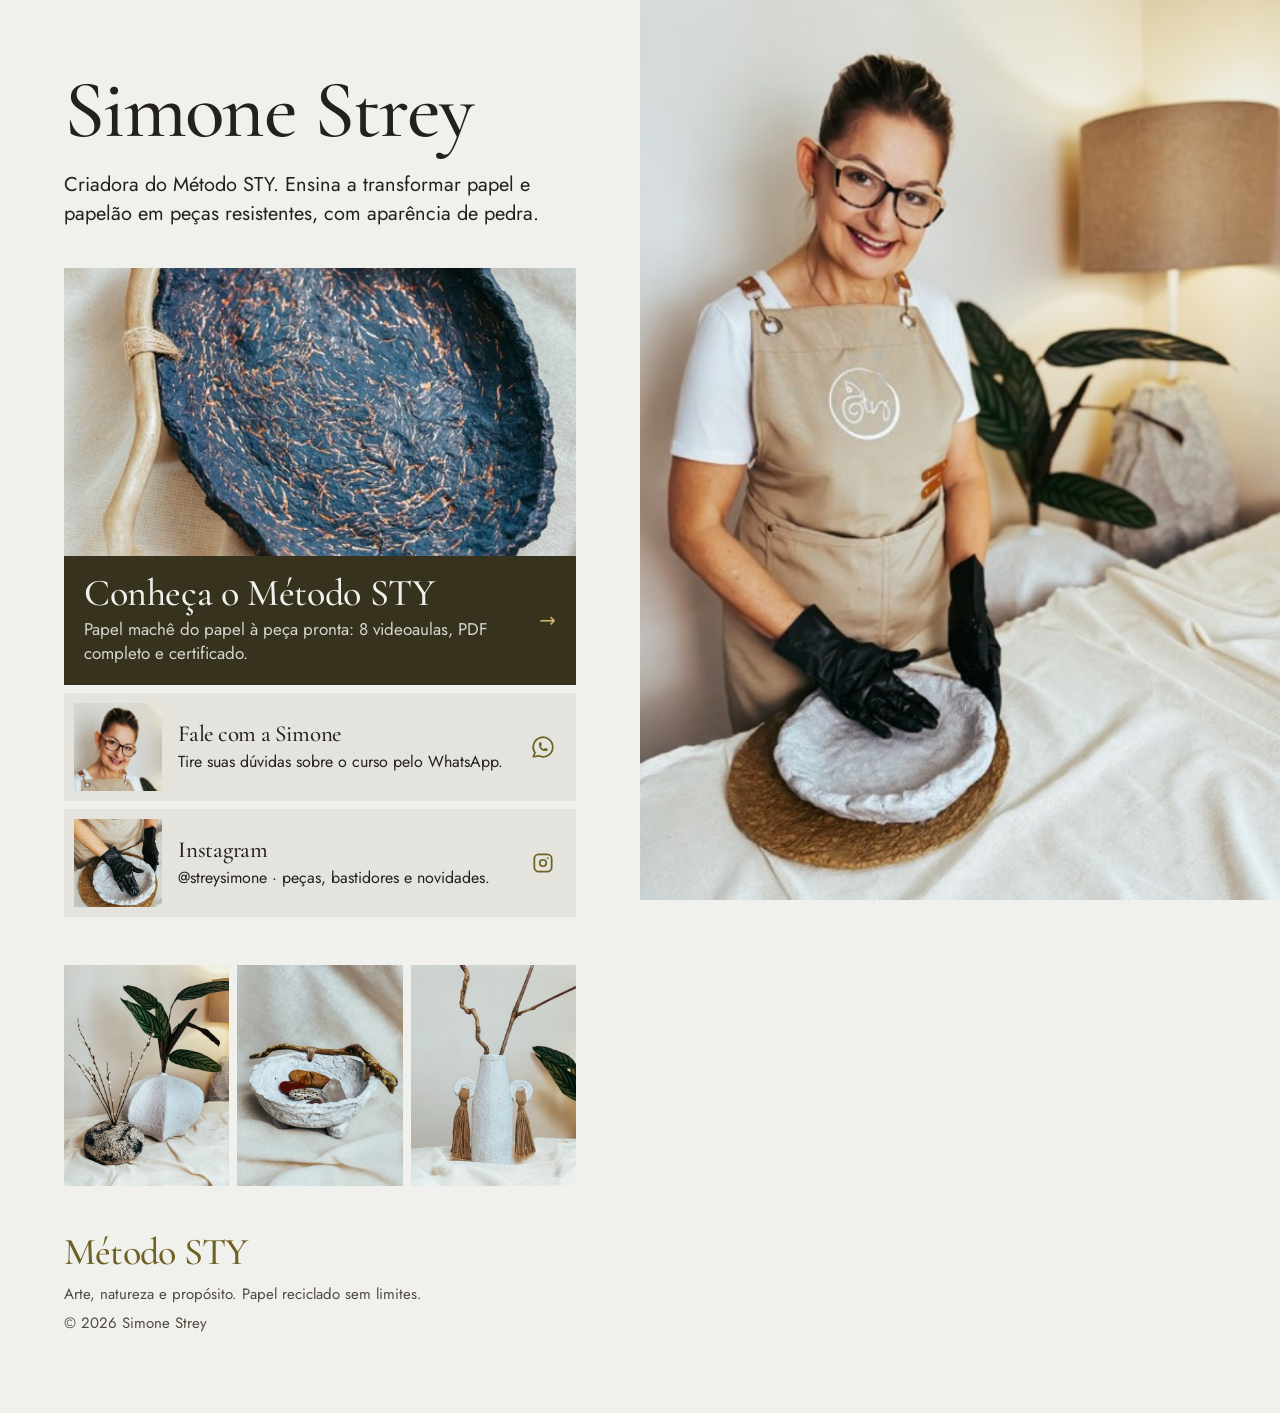
==== commit 652f8672: "/links: remove logo Sty também no desktop" ====
--- a/links/index.html
+++ b/links/index.html
@@ -24,7 +24,7 @@
   <link href="https://fonts.googleapis.com/css2?family=Cormorant+Garamond:ital,wght@0,500;0,600;1,500&family=Jost:wght@400;500&display=swap" rel="stylesheet">
   <link rel="preload" as="image" href="../assets/img/foto-4181-640.jpg" imagesrcset="../assets/img/foto-4181-640.jpg 640w, ../assets/img/foto-4181.jpg 825w" imagesizes="(min-width: 820px) 50vw, 100vw">
   <link rel="stylesheet" href="../styles.css">
-  <link rel="stylesheet" href="links.css?v=4">
+  <link rel="stylesheet" href="links.css?v=6">
 </head>
 <body class="lk">
   <a class="skip" href="#links">Pular para os links</a>
@@ -35,7 +35,6 @@
 
     <div class="lk-conteudo">
       <header class="lk-perfil">
-        <a href="https://metodosty.com/" class="marca" aria-label="Método STY, site do curso" translate="no">Sty</a>
         <h1>Simone Strey</h1>
         <p class="lk-bio">Criadora do <span translate="no">Método STY</span>. Ensina a transformar papel e papelão em peças resistentes, com aparência de pedra.</p>
       </header>
--- a/styles.css
+++ b/styles.css
@@ -177,6 +177,8 @@
   .aulas__lista { grid-template-columns: 1fr; grid-template-rows: none; grid-auto-flow: row; }
 }
 @media (max-width: 820px) {
+  .marca { display: none; }
+  .topo__in { justify-content: flex-end; }
   .hero, .sobre { grid-template-columns: 1fr; min-height: 0; }
   .hero__foto { order: -1; }
   .hero__foto img { aspect-ratio: 4/5; max-height: 72svh; }
